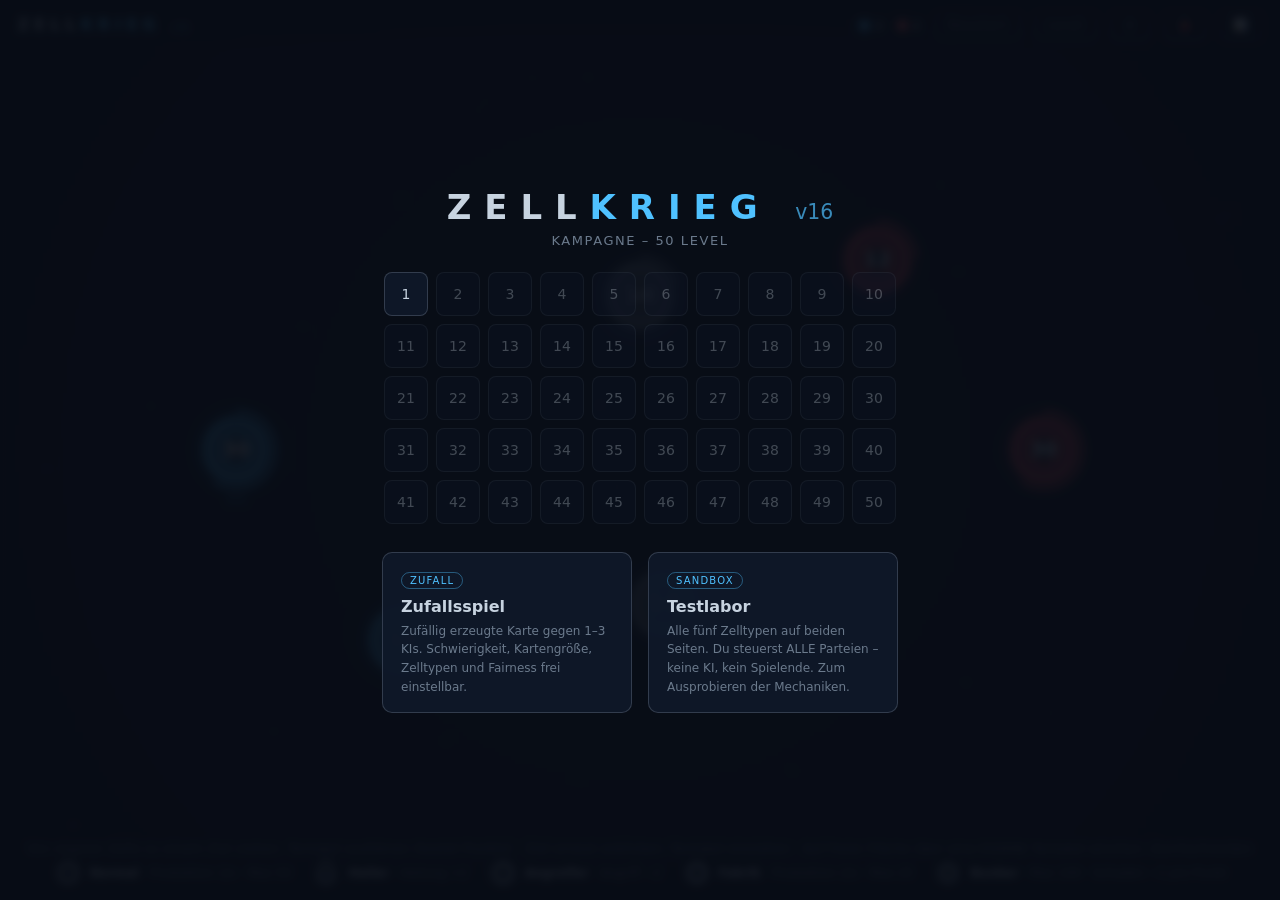
==== index.html @ a97d57cd "Pause-Funktion, Balance-Anzeige mit Performance-Werten und Blackbox-Debug-Protokoll Fix: zkAnomalies" ====
<!DOCTYPE html>
<html lang="de">
<head>
  <meta charset="utf-8">
  <meta name="viewport" content="width=device-width, initial-scale=1, viewport-fit=cover">
  <meta name="theme-color" content="#0a111c">
  <title>Zellkrieg – Tentacle-Wars-Prototyp</title>
  <link rel="stylesheet" href="styles.css">
  <link rel="manifest" href="manifest.webmanifest">
  <link rel="icon" href="icons/icon.svg" type="image/svg+xml">
  <link rel="apple-touch-icon" href="icons/icon-192.png">
  <meta name="apple-mobile-web-app-capable" content="yes">
  <meta name="mobile-web-app-capable" content="yes">
  <meta name="apple-mobile-web-app-status-bar-style" content="black-translucent">
  <meta name="apple-mobile-web-app-title" content="Zellkrieg">
</head>
<body>

<!-- #appRoot: umschließt das gesamte UI. Im Hochformat wird das querformatige
     Spielfeld nicht mehr per DOM gedreht, sondern direkt im Canvas um 90°
     gezeichnet (siehe applyWorldTransform/resize in game.js), sodass es einen
     aufrecht gehaltenen Bildschirm füllt. HUD und Menüs bleiben normal oben. -->
<div id="appRoot">

<canvas id="game"></canvas>

<div class="hud-top">
  <h1>Zell<span>krieg</span> <span class="app-version" id="appVersionHud"></span></h1>
  <div class="status">
    <span id="factionChips" style="display:flex;gap:14px;align-items:center;"></span>
    <button id="restart" type="button">Neustart</button>
    <button id="btnLevels" type="button">Level</button>
    <button id="btnPause" type="button" title="Pause an/aus (auch: Leertaste)">⏸</button>
    <button id="btnDebug" type="button" title="Debug-Protokoll herunterladen (bei aktiver Balance-Anzeige: letzte 10s als Blackbox; auch: F9)">🐞</button>
    <button id="btnBalance" type="button" title="Balance-Anzeige an/aus (auch: F8)">📊</button>
  </div>
</div>

<div class="debug-panel hidden" id="debugPanel"></div>

<div class="hint" id="hint">
  Von eigener Zelle zu einem Ziel ziehen: Tentakel ausfahren (kostet Punkte) &middot;
  Ziel erneut anklicken: Tentakel einziehen &middot;
  Auf freier Fl&auml;che &uuml;ber eine EIGENE Tentakel wischen: durchschneiden
</div>

<div id="levelSelect" class="menu-overlay">
  <div class="menu-inner">
    <h2>Zell<span>krieg</span> <span class="app-version" id="appVersionMenu"></span></h2>
    <p class="sub">KAMPAGNE &ndash; 50 LEVEL</p>
    <div id="campaignGrid"></div>
    <div class="menu-actions">
      <button id="btnRandom" class="level-card" type="button">
        <span class="tag">Zufall</span>
        <h3>Zufallsspiel</h3>
        <p>Zuf&auml;llig erzeugte Karte gegen 1&ndash;3 KIs. Schwierigkeit, Kartengr&ouml;&szlig;e, Zelltypen und Fairness frei einstellbar.</p>
      </button>
      <button id="btnSandbox" class="level-card" type="button">
        <span class="tag">Sandbox</span>
        <h3>Testlabor</h3>
        <p>Alle f&uuml;nf Zelltypen auf beiden Seiten. Du steuerst ALLE Parteien &ndash; keine KI, kein Spielende. Zum Ausprobieren der Mechaniken.</p>
      </button>
    </div>
  </div>
</div>

<div id="randomSetup" class="menu-overlay hidden">
  <div class="menu-inner">
    <h2>Zufalls<span>spiel</span></h2>
    <p class="sub">EIGENSCHAFTEN W&Auml;HLEN</p>
    <div id="randomOptions"></div>
    <div class="seed-row">
      <span id="seedLabel">Karte #0</span>
      <button id="btnReroll" type="button">Neu w&uuml;rfeln</button>
    </div>
    <div class="menu-actions">
      <button id="btnRandomStart" class="primary-btn" type="button">Starten</button>
      <button id="btnRandomBack" class="ghost-btn" type="button">Zur&uuml;ck</button>
    </div>
  </div>
</div>

<div class="legend" id="legend"></div>

<div id="overlay">
  <h2 id="overlayTitle">Sieg</h2>
  <p id="overlayText"></p>
  <div class="overlay-buttons">
    <button id="overlayNext" class="primary-btn hidden" type="button">N&auml;chstes Level</button>
    <button id="overlayRestart" class="ghost-btn" type="button">Noch einmal</button>
    <button id="overlayMenu" class="ghost-btn" type="button">Levelauswahl</button>
  </div>
</div>

</div><!-- /#appRoot -->

<script src="js/config.js"></script>
<script src="js/rng.js"></script>
<script src="js/levels.js"></script>
<script src="js/mapgen.js"></script>
<script src="js/campaign.js"></script>
<script src="js/ai.js"></script>
<script src="js/game.js"></script>
<script src="js/ui.js"></script>
<script src="js/debug.js"></script>
<script src="js/main.js"></script>
</body>
</html>
---- styles.css ----
/* ================= FARB- & LAYOUT-TOKENS ================= */
:root {
  --bg:      #0a111c;   /* tiefes Blauschwarz – "Nährlösung" */
  --player:  #4fc1ff;   /* Spieler: Cyan-Blau */
  --enemy:   #ff5964;   /* Gegner 1: Koralle-Rot */
  --enemy2:  #ffb347;   /* Gegner 2: Bernstein */
  --enemy3:  #b06bff;   /* Gegner 3: Violett */
  --neutral: #8593a1;   /* Neutral: kühles Grau */
  --text:    #c7d3e0;
  --dim:     #6b7a8c;
}
html, body { height: 100%; }
body {
  margin: 0; overflow: hidden; background: var(--bg);
  font-family: "Segoe UI", system-ui, -apple-system, sans-serif;
  color: var(--text);
  -webkit-user-select: none; user-select: none;
}
#game { position: fixed; inset: 0; display: block; cursor: crosshair; touch-action: none; }

/* Hochformat: Das querformatige Spielfeld wird nicht per DOM gedreht, sondern
   direkt im Canvas um 90° gezeichnet (siehe applyWorldTransform/resize in
   game.js), sodass es einen aufrecht gehaltenen Bildschirm füllt. HUD und
   Menüs bleiben dabei normal ausgerichtet - hier ist deshalb keine
   Rotations-CSS-Regel mehr nötig. */

/* ================= HUD OBEN ================= */
.hud-top {
  position: fixed; top: 0; left: 0; right: 0;
  display: flex; justify-content: space-between; align-items: center;
  padding: 10px 18px;
  padding-top: calc(10px + env(safe-area-inset-top, 0px));
  padding-left: calc(18px + env(safe-area-inset-left, 0px));
  padding-right: calc(18px + env(safe-area-inset-right, 0px));
  pointer-events: none;
  background: linear-gradient(rgba(8,13,22,.85), transparent);
}
.hud-top h1 {
  margin: 0; font-size: 15px; font-weight: 700;
  letter-spacing: .38em; text-transform: uppercase; color: var(--text);
}
.hud-top h1 span { color: var(--player); }
.app-version {
  font-size: .6em; font-weight: 400; letter-spacing: normal;
  text-transform: none; color: var(--dim); opacity: .7;
}
.status { display: flex; align-items: center; gap: 14px; font-size: 13px; }
.chip { display: flex; align-items: center; gap: 6px; font-variant-numeric: tabular-nums; }
.chip i { width: 9px; height: 9px; border-radius: 50%; display: inline-block; }
#restart, #btnLevels, #btnPause, #btnDebug, #btnBalance {
  pointer-events: auto; cursor: pointer;
  background: transparent; color: var(--dim);
  border: 1px solid rgba(133,147,161,.35); border-radius: 6px;
  padding: 4px 12px; font: inherit; font-size: 12px; letter-spacing: .08em;
  min-height: 30px;
}
#restart:hover, #restart:focus-visible,
#btnLevels:hover, #btnLevels:focus-visible,
#btnPause:hover, #btnPause:focus-visible,
#btnDebug:hover, #btnDebug:focus-visible,
#btnBalance:hover, #btnBalance:focus-visible { color: var(--text); border-color: var(--text); outline: none; }
#btnPause.active { color: var(--player); border-color: var(--player); }

/* ================= BALANCE-DEBUG-ANZEIGE ================= */
.debug-panel {
  position: fixed; left: 0; bottom: 0; z-index: 4;
  margin: 0 0 10px 10px;
  padding: 8px 12px;
  padding-bottom: calc(8px + env(safe-area-inset-bottom, 0px));
  padding-left: calc(12px + env(safe-area-inset-left, 0px));
  font: 11px/1.5 "Consolas", "SF Mono", monospace;
  font-variant-numeric: tabular-nums;
  color: var(--dim);
  background: rgba(8,13,22,.72);
  border: 1px solid rgba(133,147,161,.25); border-radius: 8px;
  pointer-events: none; white-space: pre;
}
.debug-panel.hidden { display: none; }
#btnBalance.active { color: var(--player); border-color: var(--player); }

/* ================= MENÜ-OVERLAYS (Levelauswahl & Zufallsspiel) ================= */
.menu-overlay {
  position: fixed; inset: 0; z-index: 5;
  display: flex; flex-direction: column;
  overflow-y: auto;
  background: rgba(8,13,22,.9); backdrop-filter: blur(4px);
}
.menu-overlay.hidden { display: none; }
.menu-inner {
  margin: auto; /* zentriert, wenn Platz ist; scrollt, wenn nicht */
  display: flex; flex-direction: column; align-items: center; gap: 6px;
  padding: 24px 16px;
  padding-top: calc(24px + env(safe-area-inset-top, 0px));
  padding-bottom: calc(24px + env(safe-area-inset-bottom, 0px));
}
.menu-overlay h2 {
  margin: 0; font-size: 34px; font-weight: 800;
  letter-spacing: .38em; text-transform: uppercase; color: var(--text);
}
.menu-overlay h2 span { color: var(--player); }
.menu-overlay .sub { margin: 0 0 14px; color: var(--dim); font-size: 13px; letter-spacing: .12em; }

/* Kampagnen-Gitter: 50 nummerierte Kacheln */
#campaignGrid {
  display: grid;
  grid-template-columns: repeat(10, 44px);
  gap: 8px;
  max-height: 42vh; overflow-y: auto;
  padding: 4px 6px;
}
.campaign-tile {
  width: 44px; height: 44px; cursor: pointer; font: inherit;
  font-size: 14px; font-variant-numeric: tabular-nums;
  background: rgba(16,26,42,.92); color: var(--text);
  border: 1px solid rgba(133,147,161,.3); border-radius: 8px;
  display: flex; align-items: center; justify-content: center;
}
.campaign-tile.open:hover, .campaign-tile.open:focus-visible,
.campaign-tile.done:hover, .campaign-tile.done:focus-visible { border-color: var(--player); outline: none; }
.campaign-tile.done { border-color: rgba(79,193,255,.55); color: var(--player); }
.campaign-tile.done::after { content: " ✓"; font-size: 10px; }
.campaign-tile.locked { opacity: .3; cursor: default; }

.menu-actions { display: flex; gap: 16px; flex-wrap: wrap; justify-content: center; margin-top: 18px; padding: 0 20px; }
.level-card {
  width: 250px; text-align: left; cursor: pointer; font: inherit;
  background: rgba(16,26,42,.92); color: var(--text);
  border: 1px solid rgba(133,147,161,.3); border-radius: 10px; padding: 16px 18px;
}
.level-card:hover, .level-card:focus-visible { border-color: var(--player); outline: none; }
.level-card .tag {
  display: inline-block; margin-bottom: 8px; padding: 2px 8px;
  font-size: 10px; letter-spacing: .12em; text-transform: uppercase;
  color: var(--player); border: 1px solid rgba(79,193,255,.4); border-radius: 999px;
}
.level-card h3 { margin: 0 0 6px; font-size: 16px; }
.level-card p { margin: 0; font-size: 12px; color: var(--dim); line-height: 1.55; }

/* Zufallsspiel-Einstellungen */
#randomOptions { display: flex; flex-direction: column; gap: 10px; margin-top: 6px; }
.option-row { display: flex; align-items: center; gap: 10px; flex-wrap: wrap; justify-content: center; }
.option-row .option-label { width: 110px; text-align: right; font-size: 12px; color: var(--dim); letter-spacing: .06em; }
.option-pills { display: flex; gap: 6px; flex-wrap: wrap; }
.pill {
  cursor: pointer; font: inherit; font-size: 12px; letter-spacing: .04em;
  background: rgba(16,26,42,.92); color: var(--dim);
  border: 1px solid rgba(133,147,161,.3); border-radius: 999px;
  padding: 7px 14px; min-height: 32px;
}
.pill:hover, .pill:focus-visible { color: var(--text); outline: none; }
.pill.active { color: var(--player); border-color: var(--player); }
.seed-row { display: flex; align-items: center; gap: 10px; margin-top: 12px; font-size: 12px; color: var(--dim); }
.seed-row button {
  cursor: pointer; font: inherit; font-size: 12px;
  background: transparent; color: var(--dim);
  border: 1px solid rgba(133,147,161,.35); border-radius: 6px; padding: 5px 12px;
}
.seed-row button:hover, .seed-row button:focus-visible { color: var(--text); border-color: var(--text); outline: none; }
.primary-btn {
  cursor: pointer; font: inherit; font-size: 14px; letter-spacing: .1em;
  color: var(--bg); background: var(--text); border: none;
  border-radius: 8px; padding: 10px 26px; min-height: 42px;
}
.primary-btn:hover, .primary-btn:focus-visible { background: #fff; outline: none; }
.ghost-btn {
  cursor: pointer; font: inherit; font-size: 13px; letter-spacing: .08em;
  background: transparent; color: var(--dim);
  border: 1px solid rgba(133,147,161,.35); border-radius: 8px; padding: 10px 20px; min-height: 42px;
}
.ghost-btn:hover, .ghost-btn:focus-visible { color: var(--text); border-color: var(--text); outline: none; }

/* ================= LEGENDE UNTEN ================= */
.legend {
  position: fixed; bottom: 0; left: 0; right: 0;
  display: flex; justify-content: center; align-items: center;
  gap: 20px; flex-wrap: wrap; padding: 10px 12px 12px;
  padding-bottom: calc(12px + env(safe-area-inset-bottom, 0px));
  pointer-events: none; font-size: 12px; color: var(--dim);
  background: linear-gradient(transparent, rgba(8,13,22,.9));
}
.legend-item { display: flex; align-items: center; gap: 7px; }
.legend-item canvas { display: block; }
.hint {
  position: fixed; bottom: 44px; left: 0; right: 0;
  text-align: center; font-size: 12px; color: var(--dim);
  pointer-events: none; letter-spacing: .04em;
}

/* ================= SIEG/NIEDERLAGE-OVERLAY ================= */
#overlay {
  position: fixed; inset: 0; display: none; z-index: 6;
  flex-direction: column; justify-content: center; align-items: center; gap: 18px;
  background: rgba(8, 13, 22, .72); backdrop-filter: blur(3px);
}
#overlay.show { display: flex; }
#overlay h2 {
  margin: 0; font-size: 52px; font-weight: 800;
  letter-spacing: .3em; text-transform: uppercase; text-wrap: balance;
}
#overlay p { margin: 0; color: var(--dim); font-size: 14px; }
.overlay-buttons { display: flex; gap: 12px; flex-wrap: wrap; justify-content: center; margin-top: 6px; }
.overlay-buttons .hidden { display: none; }

/* ================= KLEINE BILDSCHIRME (Handy) ================= */
@media (max-width: 700px), (max-height: 520px) {
  .legend, .hint { display: none; }
  /* Schmale (v.a. hochkante) Bildschirme: Titel + Statusleiste passen nicht
     mehr nebeneinander -> umbrechen lassen, Status rutscht rechtsbündig unter
     den Titel; auch Chips/Knöpfe innerhalb dürfen umbrechen. */
  .hud-top {
    padding-top: calc(6px + env(safe-area-inset-top, 0px));
    flex-wrap: wrap; gap: 4px 10px;
  }
  .hud-top h1 { font-size: 12px; letter-spacing: .28em; }
  .status { flex-wrap: wrap; justify-content: flex-end; gap: 8px; font-size: 12px; }
  .menu-overlay h2 { font-size: 24px; }
  #overlay h2 { font-size: 34px; }
  #campaignGrid { grid-template-columns: repeat(auto-fit, minmax(40px, 1fr)); width: min(480px, 92vw); }
  .campaign-tile { width: auto; min-width: 40px; height: 40px; }
  .level-card { width: min(250px, 86vw); }
  .option-row { flex-direction: column; gap: 4px; }
  .option-row .option-label { width: auto; text-align: center; }
}
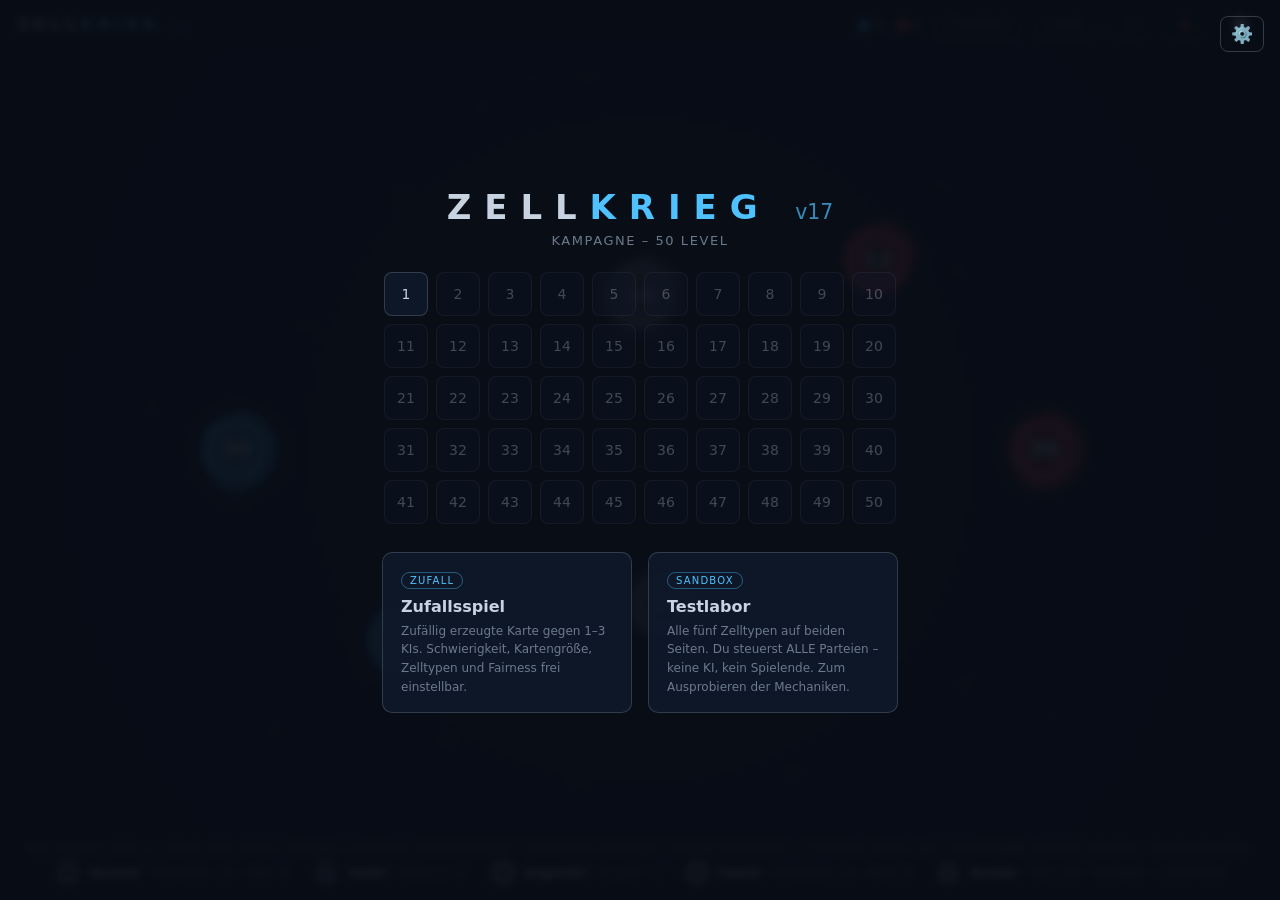
==== commit 1aa34813: "Einstellungen-Knopf im Hauptmenü: Bildschirmsperre manuell aufheben Manche installierten PWA-Version" ====
--- a/index.html
+++ b/index.html
@@ -46,6 +46,7 @@
 
 <div id="levelSelect" class="menu-overlay">
   <div class="menu-inner">
+    <button id="btnSettings" class="settings-gear" type="button" title="Einstellungen">&#9881;&#65039;</button>
     <h2>Zell<span>krieg</span> <span class="app-version" id="appVersionMenu"></span></h2>
     <p class="sub">KAMPAGNE &ndash; 50 LEVEL</p>
     <div id="campaignGrid"></div>
@@ -60,6 +61,28 @@
         <h3>Testlabor</h3>
         <p>Alle f&uuml;nf Zelltypen auf beiden Seiten. Du steuerst ALLE Parteien &ndash; keine KI, kein Spielende. Zum Ausprobieren der Mechaniken.</p>
       </button>
+    </div>
+  </div>
+</div>
+
+<div id="settingsMenu" class="menu-overlay hidden">
+  <div class="menu-inner">
+    <h2>Einstellungen</h2>
+    <p class="sub">ANZEIGE</p>
+    <div class="option-row">
+      <span class="option-label">Bildschirm drehen</span>
+      <div class="option-pills">
+        <button id="btnOrientAuto" type="button" class="pill">Automatisch</button>
+        <button id="btnOrientFree" type="button" class="pill">Frei drehbar</button>
+      </div>
+    </div>
+    <p class="settings-hint" id="settingsOrientHint">
+      Manche installierten PWA-Versionen sperren das Querformat, selbst wenn das Spiel
+      Hochformat unterst&uuml;tzt. "Frei drehbar" hebt diese Sperre f&uuml;r diese Sitzung
+      aktiv auf.
+    </p>
+    <div class="menu-actions">
+      <button id="btnSettingsBack" class="ghost-btn" type="button">Zur&uuml;ck</button>
     </div>
   </div>
 </div>
--- a/styles.css
+++ b/styles.css
@@ -99,6 +99,20 @@
 }
 .menu-overlay h2 span { color: var(--player); }
 .menu-overlay .sub { margin: 0 0 14px; color: var(--dim); font-size: 13px; letter-spacing: .12em; }
+
+.settings-gear {
+  position: fixed; z-index: 6; cursor: pointer;
+  top: calc(16px + env(safe-area-inset-top, 0px));
+  right: calc(16px + env(safe-area-inset-right, 0px));
+  background: transparent; color: var(--dim);
+  border: 1px solid rgba(133,147,161,.35); border-radius: 8px;
+  font-size: 18px; line-height: 1; padding: 8px 10px;
+}
+.settings-gear:hover, .settings-gear:focus-visible { color: var(--text); border-color: var(--text); outline: none; }
+.settings-hint {
+  max-width: 380px; margin: 4px 0 0; padding: 0 10px;
+  font-size: 12px; color: var(--dim); line-height: 1.5; text-align: center;
+}
 
 /* Kampagnen-Gitter: 50 nummerierte Kacheln */
 #campaignGrid {
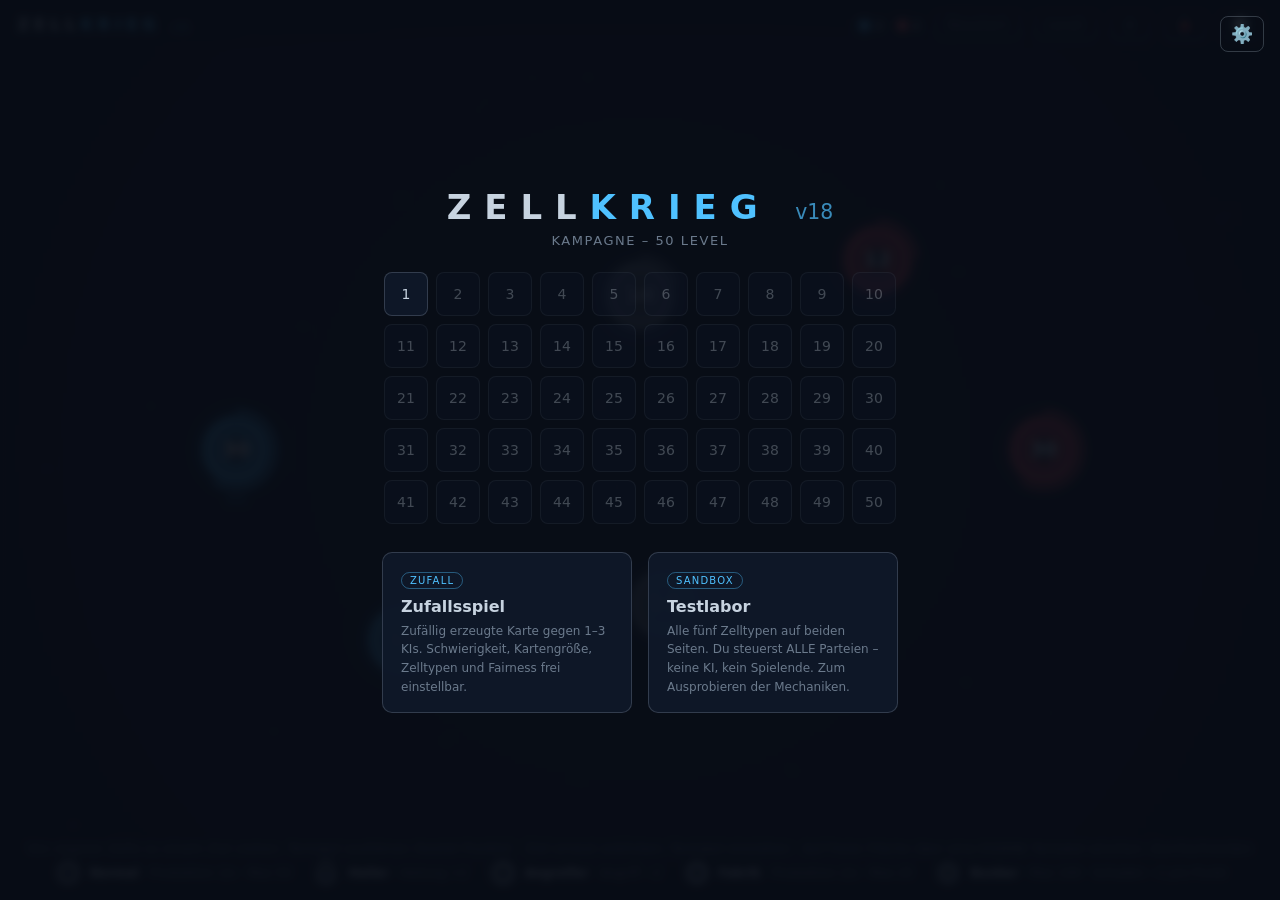
==== commit b9e94f6a: "Zelltypen-Hilfe in den Einstellungen Die Zelltyp-Legende (Icon, Name, Produktion/Angriff/Heilung) is" ====
--- a/index.html
+++ b/index.html
@@ -81,6 +81,13 @@
       Hochformat unterst&uuml;tzt. "Frei drehbar" hebt diese Sperre f&uuml;r diese Sitzung
       aktiv auf.
     </p>
+    <p class="sub" style="margin-top:20px;">HILFE &ndash; ZELLTYPEN</p>
+    <p class="settings-hint">
+      Jede Zelle produziert laufend Punkte und kann Tentakel zu anderen Zellen ausfahren.
+      Der Zelltyp bestimmt Produktionstempo, maximalen Vorrat sowie ihre Wirkung als
+      Angriffs- bzw. Heilungsquelle:
+    </p>
+    <div id="settingsLegend" class="settings-legend"></div>
     <div class="menu-actions">
       <button id="btnSettingsBack" class="ghost-btn" type="button">Zur&uuml;ck</button>
     </div>
--- a/styles.css
+++ b/styles.css
@@ -194,6 +194,10 @@
 }
 .legend-item { display: flex; align-items: center; gap: 7px; }
 .legend-item canvas { display: block; }
+.settings-legend {
+  display: flex; flex-direction: column; gap: 10px;
+  margin-top: 6px; padding: 0 10px; font-size: 13px; color: var(--dim);
+}
 .hint {
   position: fixed; bottom: 44px; left: 0; right: 0;
   text-align: center; font-size: 12px; color: var(--dim);
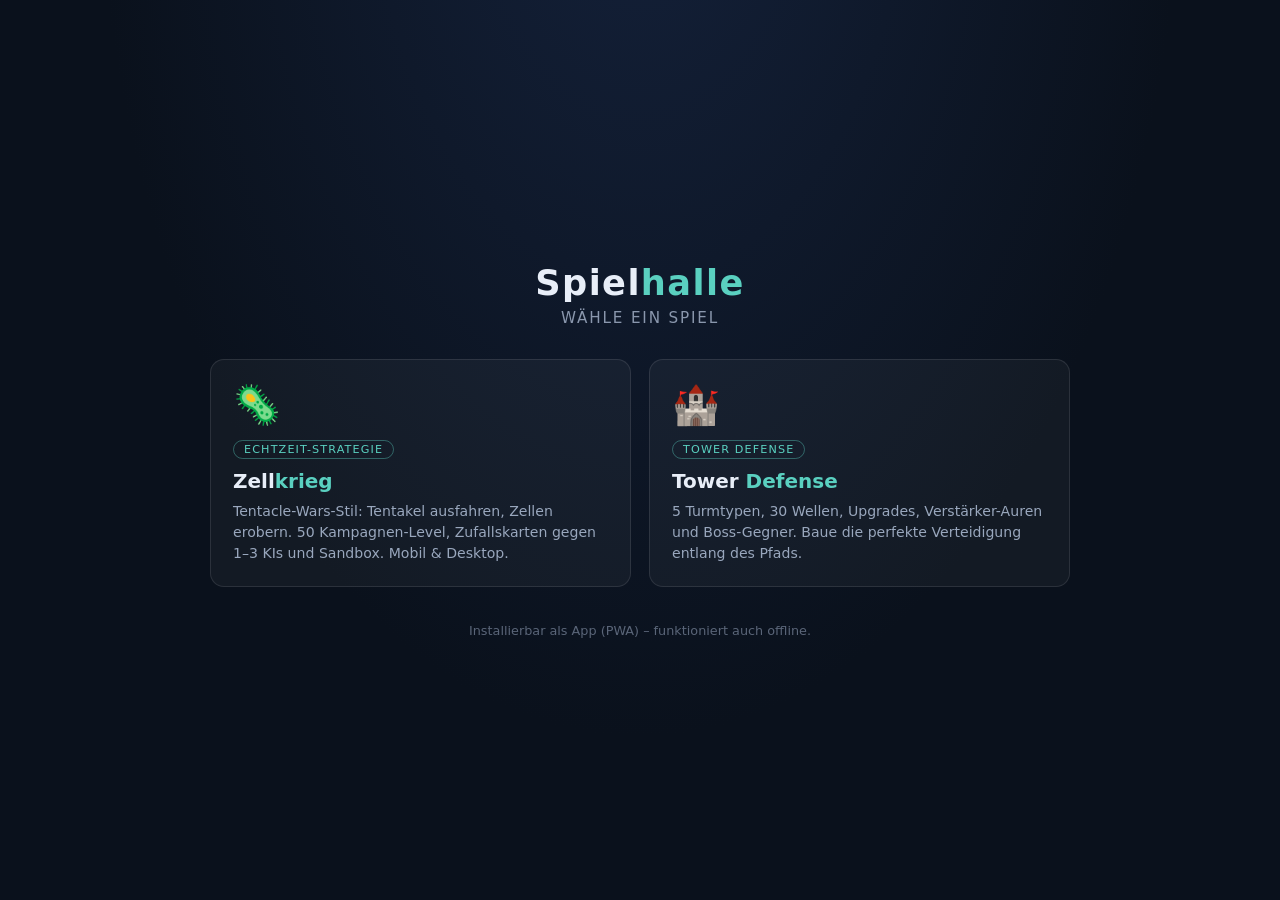
==== commit b3032e0d: "Umbau zur Spiele-Plattform "Spielhalle": Hub im Root, Zellkrieg nach games/zellkrieg/, Tower Defense" ====
--- a/index.html
+++ b/index.html
@@ -4,135 +4,90 @@
   <meta charset="utf-8">
   <meta name="viewport" content="width=device-width, initial-scale=1, viewport-fit=cover">
   <meta name="theme-color" content="#0a111c">
-  <title>Zellkrieg – Tentacle-Wars-Prototyp</title>
-  <link rel="stylesheet" href="styles.css">
+  <title>Spielhalle – Spiele-Plattform</title>
   <link rel="manifest" href="manifest.webmanifest">
   <link rel="icon" href="icons/icon.svg" type="image/svg+xml">
   <link rel="apple-touch-icon" href="icons/icon-192.png">
   <meta name="apple-mobile-web-app-capable" content="yes">
   <meta name="mobile-web-app-capable" content="yes">
   <meta name="apple-mobile-web-app-status-bar-style" content="black-translucent">
-  <meta name="apple-mobile-web-app-title" content="Zellkrieg">
+  <meta name="apple-mobile-web-app-title" content="Spielhalle">
+  <style>
+    * { margin: 0; padding: 0; box-sizing: border-box; }
+    body {
+      font-family: "Segoe UI", system-ui, sans-serif;
+      background: radial-gradient(ellipse at 50% -20%, #14213a 0%, #0a111c 60%);
+      color: #e8eef8;
+      min-height: 100vh;
+      display: flex;
+      align-items: center;
+      justify-content: center;
+      padding: 24px;
+      padding-top: max(24px, env(safe-area-inset-top));
+      padding-bottom: max(24px, env(safe-area-inset-bottom));
+    }
+    .hub { width: 100%; max-width: 860px; text-align: center; }
+    h1 { font-size: 2.2rem; letter-spacing: .04em; margin-bottom: 6px; }
+    h1 span { color: #5ad0c0; }
+    .sub { color: #8a97ad; margin-bottom: 32px; font-size: .95rem; letter-spacing: .12em; text-transform: uppercase; }
+    .games {
+      display: grid;
+      grid-template-columns: repeat(auto-fit, minmax(260px, 1fr));
+      gap: 18px;
+      text-align: left;
+    }
+    .game-card {
+      display: block;
+      background: rgba(255,255,255,.04);
+      border: 1px solid rgba(255,255,255,.1);
+      border-radius: 14px;
+      padding: 22px;
+      color: inherit;
+      text-decoration: none;
+      transition: transform .12s, border-color .12s, background .12s;
+    }
+    .game-card:hover, .game-card:focus-visible {
+      transform: translateY(-3px);
+      border-color: #5ad0c0;
+      background: rgba(90,208,192,.07);
+      outline: none;
+    }
+    .game-card .emoji { font-size: 2.4rem; display: block; margin-bottom: 10px; }
+    .game-card h2 { font-size: 1.25rem; margin-bottom: 8px; }
+    .game-card h2 span { color: #5ad0c0; }
+    .game-card p { color: #99a7bd; font-size: .88rem; line-height: 1.5; }
+    .tag {
+      display: inline-block; margin-bottom: 10px; font-size: .7rem; letter-spacing: .1em;
+      text-transform: uppercase; color: #5ad0c0; border: 1px solid rgba(90,208,192,.4);
+      border-radius: 999px; padding: 2px 10px;
+    }
+    footer { margin-top: 36px; font-size: .8rem; color: #5a6578; }
+  </style>
 </head>
 <body>
-
-<!-- #appRoot: umschließt das gesamte UI. Im Hochformat wird das querformatige
-     Spielfeld nicht mehr per DOM gedreht, sondern direkt im Canvas um 90°
-     gezeichnet (siehe applyWorldTransform/resize in game.js), sodass es einen
-     aufrecht gehaltenen Bildschirm füllt. HUD und Menüs bleiben normal oben. -->
-<div id="appRoot">
-
-<canvas id="game"></canvas>
-
-<div class="hud-top">
-  <h1>Zell<span>krieg</span> <span class="app-version" id="appVersionHud"></span></h1>
-  <div class="status">
-    <span id="factionChips" style="display:flex;gap:14px;align-items:center;"></span>
-    <button id="restart" type="button">Neustart</button>
-    <button id="btnLevels" type="button">Level</button>
-    <button id="btnPause" type="button" title="Pause an/aus (auch: Leertaste)">⏸</button>
-    <button id="btnDebug" type="button" title="Debug-Protokoll herunterladen (bei aktiver Balance-Anzeige: letzte 10s als Blackbox; auch: F9)">🐞</button>
-    <button id="btnBalance" type="button" title="Balance-Anzeige an/aus (auch: F8)">📊</button>
+  <div class="hub">
+    <h1>Spiel<span>halle</span></h1>
+    <p class="sub">Wähle ein Spiel</p>
+    <div class="games">
+      <a class="game-card" href="games/zellkrieg/">
+        <span class="emoji">🦠</span>
+        <span class="tag">Echtzeit-Strategie</span>
+        <h2>Zell<span>krieg</span></h2>
+        <p>Tentacle-Wars-Stil: Tentakel ausfahren, Zellen erobern. 50 Kampagnen-Level, Zufallskarten gegen 1–3 KIs und Sandbox. Mobil &amp; Desktop.</p>
+      </a>
+      <a class="game-card" href="games/towerdefense/">
+        <span class="emoji">🏰</span>
+        <span class="tag">Tower Defense</span>
+        <h2>Tower <span>Defense</span></h2>
+        <p>5 Turmtypen, 30 Wellen, Upgrades, Verstärker-Auren und Boss-Gegner. Baue die perfekte Verteidigung entlang des Pfads.</p>
+      </a>
+    </div>
+    <footer>Installierbar als App (PWA) – funktioniert auch offline.</footer>
   </div>
-</div>
-
-<div class="debug-panel hidden" id="debugPanel"></div>
-
-<div class="hint" id="hint">
-  Von eigener Zelle zu einem Ziel ziehen: Tentakel ausfahren (kostet Punkte) &middot;
-  Ziel erneut anklicken: Tentakel einziehen &middot;
-  Auf freier Fl&auml;che &uuml;ber eine EIGENE Tentakel wischen: durchschneiden
-</div>
-
-<div id="levelSelect" class="menu-overlay">
-  <div class="menu-inner">
-    <button id="btnSettings" class="settings-gear" type="button" title="Einstellungen">&#9881;&#65039;</button>
-    <h2>Zell<span>krieg</span> <span class="app-version" id="appVersionMenu"></span></h2>
-    <p class="sub">KAMPAGNE &ndash; 50 LEVEL</p>
-    <div id="campaignGrid"></div>
-    <div class="menu-actions">
-      <button id="btnRandom" class="level-card" type="button">
-        <span class="tag">Zufall</span>
-        <h3>Zufallsspiel</h3>
-        <p>Zuf&auml;llig erzeugte Karte gegen 1&ndash;3 KIs. Schwierigkeit, Kartengr&ouml;&szlig;e, Zelltypen und Fairness frei einstellbar.</p>
-      </button>
-      <button id="btnSandbox" class="level-card" type="button">
-        <span class="tag">Sandbox</span>
-        <h3>Testlabor</h3>
-        <p>Alle f&uuml;nf Zelltypen auf beiden Seiten. Du steuerst ALLE Parteien &ndash; keine KI, kein Spielende. Zum Ausprobieren der Mechaniken.</p>
-      </button>
-    </div>
-  </div>
-</div>
-
-<div id="settingsMenu" class="menu-overlay hidden">
-  <div class="menu-inner">
-    <h2>Einstellungen</h2>
-    <p class="sub">ANZEIGE</p>
-    <div class="option-row">
-      <span class="option-label">Bildschirm drehen</span>
-      <div class="option-pills">
-        <button id="btnOrientAuto" type="button" class="pill">Automatisch</button>
-        <button id="btnOrientFree" type="button" class="pill">Frei drehbar</button>
-      </div>
-    </div>
-    <p class="settings-hint" id="settingsOrientHint">
-      Manche installierten PWA-Versionen sperren das Querformat, selbst wenn das Spiel
-      Hochformat unterst&uuml;tzt. "Frei drehbar" hebt diese Sperre f&uuml;r diese Sitzung
-      aktiv auf.
-    </p>
-    <p class="sub" style="margin-top:20px;">HILFE &ndash; ZELLTYPEN</p>
-    <p class="settings-hint">
-      Jede Zelle produziert laufend Punkte und kann Tentakel zu anderen Zellen ausfahren.
-      Der Zelltyp bestimmt Produktionstempo, maximalen Vorrat sowie ihre Wirkung als
-      Angriffs- bzw. Heilungsquelle:
-    </p>
-    <div id="settingsLegend" class="settings-legend"></div>
-    <div class="menu-actions">
-      <button id="btnSettingsBack" class="ghost-btn" type="button">Zur&uuml;ck</button>
-    </div>
-  </div>
-</div>
-
-<div id="randomSetup" class="menu-overlay hidden">
-  <div class="menu-inner">
-    <h2>Zufalls<span>spiel</span></h2>
-    <p class="sub">EIGENSCHAFTEN W&Auml;HLEN</p>
-    <div id="randomOptions"></div>
-    <div class="seed-row">
-      <span id="seedLabel">Karte #0</span>
-      <button id="btnReroll" type="button">Neu w&uuml;rfeln</button>
-    </div>
-    <div class="menu-actions">
-      <button id="btnRandomStart" class="primary-btn" type="button">Starten</button>
-      <button id="btnRandomBack" class="ghost-btn" type="button">Zur&uuml;ck</button>
-    </div>
-  </div>
-</div>
-
-<div class="legend" id="legend"></div>
-
-<div id="overlay">
-  <h2 id="overlayTitle">Sieg</h2>
-  <p id="overlayText"></p>
-  <div class="overlay-buttons">
-    <button id="overlayNext" class="primary-btn hidden" type="button">N&auml;chstes Level</button>
-    <button id="overlayRestart" class="ghost-btn" type="button">Noch einmal</button>
-    <button id="overlayMenu" class="ghost-btn" type="button">Levelauswahl</button>
-  </div>
-</div>
-
-</div><!-- /#appRoot -->
-
-<script src="js/config.js"></script>
-<script src="js/rng.js"></script>
-<script src="js/levels.js"></script>
-<script src="js/mapgen.js"></script>
-<script src="js/campaign.js"></script>
-<script src="js/ai.js"></script>
-<script src="js/game.js"></script>
-<script src="js/ui.js"></script>
-<script src="js/debug.js"></script>
-<script src="js/main.js"></script>
+  <script>
+    if ("serviceWorker" in navigator && location.protocol.startsWith("http")) {
+      navigator.serviceWorker.register("./sw.js").catch(function () {});
+    }
+  </script>
 </body>
 </html>
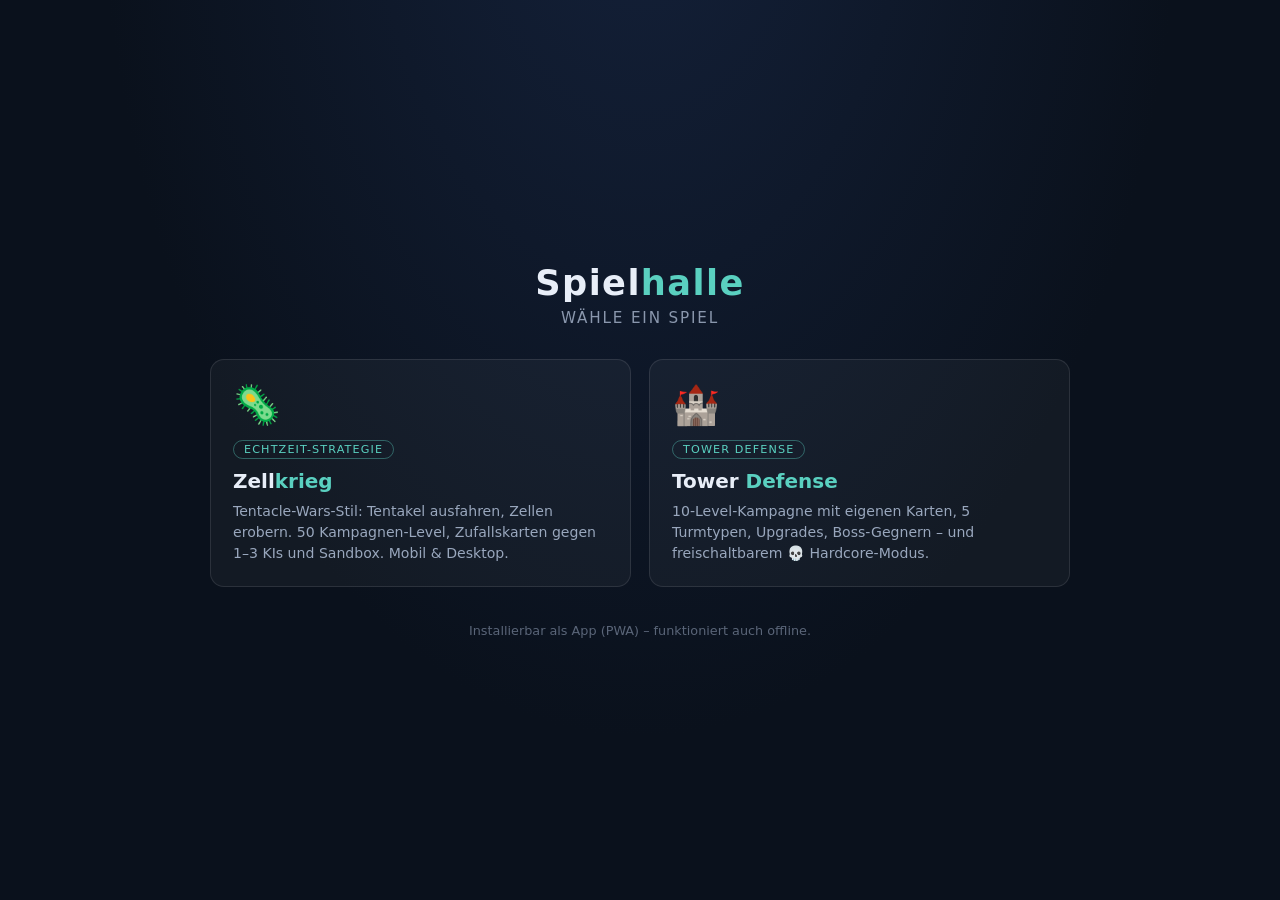
==== commit d682b57b: "Tower Defense: 10-Level-Kampagne (eigene Karten, steigende Schwierigkeit, Levelauswahl, Fortschritt " ====
--- a/index.html
+++ b/index.html
@@ -69,17 +69,17 @@
     <h1>Spiel<span>halle</span></h1>
     <p class="sub">Wähle ein Spiel</p>
     <div class="games">
-      <a class="game-card" href="games/zellkrieg/">
+      <a class="game-card" href="games/zellkrieg/index.html">
         <span class="emoji">🦠</span>
         <span class="tag">Echtzeit-Strategie</span>
         <h2>Zell<span>krieg</span></h2>
         <p>Tentacle-Wars-Stil: Tentakel ausfahren, Zellen erobern. 50 Kampagnen-Level, Zufallskarten gegen 1–3 KIs und Sandbox. Mobil &amp; Desktop.</p>
       </a>
-      <a class="game-card" href="games/towerdefense/">
+      <a class="game-card" href="games/towerdefense/index.html">
         <span class="emoji">🏰</span>
         <span class="tag">Tower Defense</span>
         <h2>Tower <span>Defense</span></h2>
-        <p>5 Turmtypen, 30 Wellen, Upgrades, Verstärker-Auren und Boss-Gegner. Baue die perfekte Verteidigung entlang des Pfads.</p>
+        <p>10-Level-Kampagne mit eigenen Karten, 5 Turmtypen, Upgrades, Boss-Gegnern – und freischaltbarem 💀 Hardcore-Modus.</p>
       </a>
     </div>
     <footer>Installierbar als App (PWA) – funktioniert auch offline.</footer>
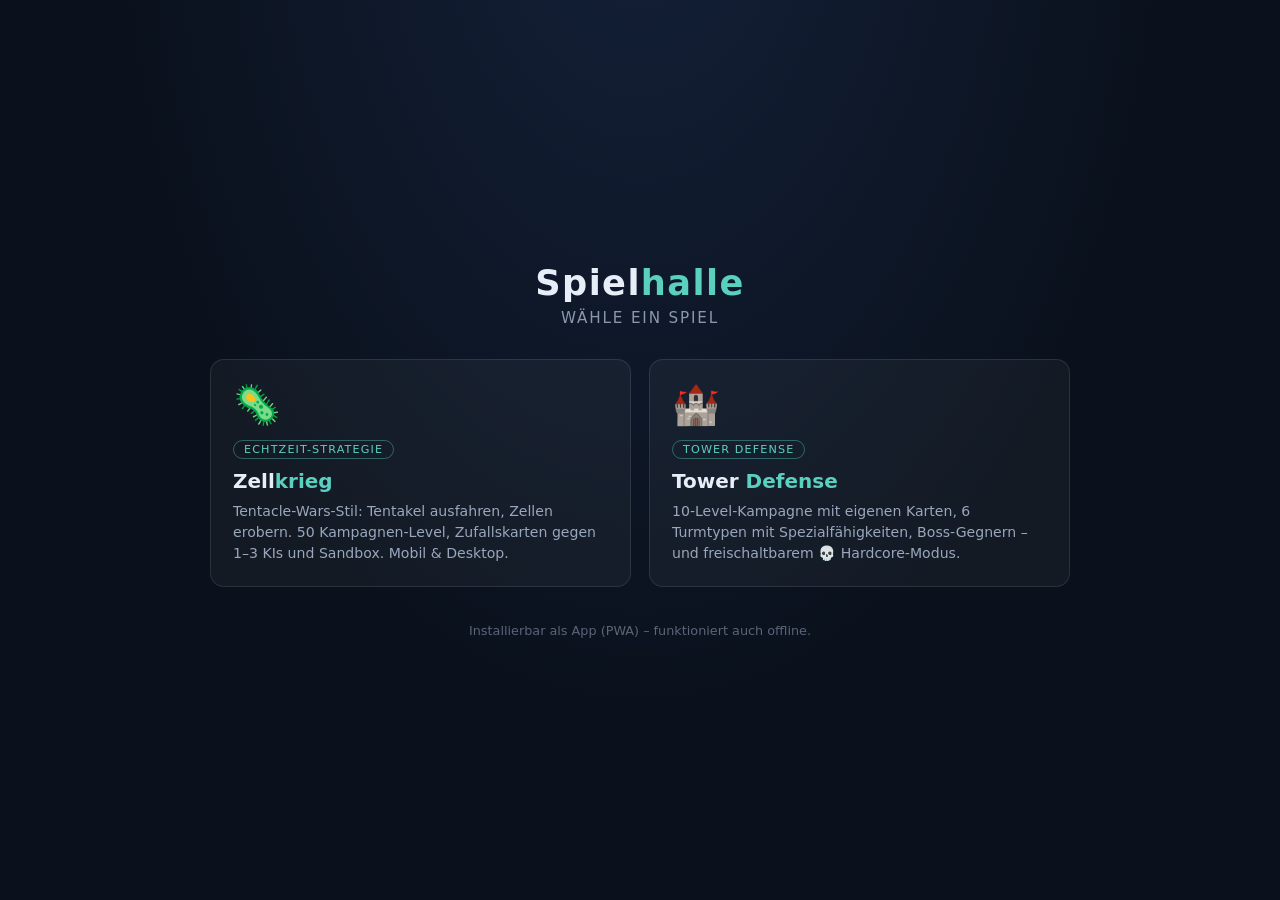
==== commit 22d14ea0: "Tower Defense: Oekonomie nachgeschaerft (mehr Startgold, +8%/Welle Gold, Wellenbonus 20), neuer Takt" ====
--- a/index.html
+++ b/index.html
@@ -79,7 +79,7 @@
         <span class="emoji">🏰</span>
         <span class="tag">Tower Defense</span>
         <h2>Tower <span>Defense</span></h2>
-        <p>10-Level-Kampagne mit eigenen Karten, 5 Turmtypen, Upgrades, Boss-Gegnern – und freischaltbarem 💀 Hardcore-Modus.</p>
+        <p>10-Level-Kampagne mit eigenen Karten, 6 Turmtypen mit Spezialfähigkeiten, Boss-Gegnern – und freischaltbarem 💀 Hardcore-Modus.</p>
       </a>
     </div>
     <footer>Installierbar als App (PWA) – funktioniert auch offline.</footer>
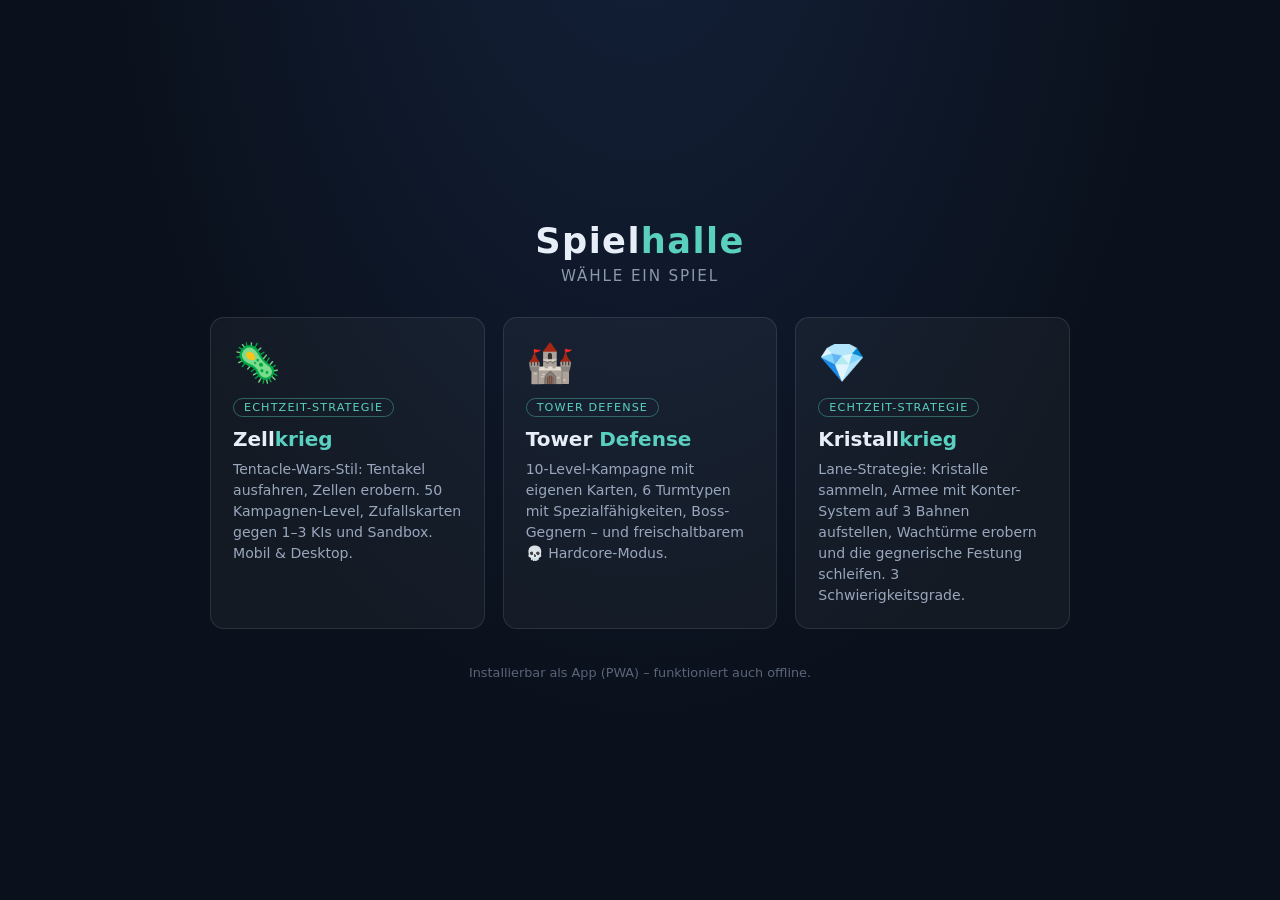
==== commit 5c5ac9c5: "Kristallkrieg: neues Lane-Strategiespiel (Kristalle sammeln, 5 Einheiten mit Konter-Dreieck, eroberb" ====
--- a/index.html
+++ b/index.html
@@ -81,6 +81,12 @@
         <h2>Tower <span>Defense</span></h2>
         <p>10-Level-Kampagne mit eigenen Karten, 6 Turmtypen mit Spezialfähigkeiten, Boss-Gegnern – und freischaltbarem 💀 Hardcore-Modus.</p>
       </a>
+      <a class="game-card" href="games/kristallkrieg/index.html">
+        <span class="emoji">💎</span>
+        <span class="tag">Echtzeit-Strategie</span>
+        <h2>Kristall<span>krieg</span></h2>
+        <p>Lane-Strategie: Kristalle sammeln, Armee mit Konter-System auf 3 Bahnen aufstellen, Wachtürme erobern und die gegnerische Festung schleifen. 3 Schwierigkeitsgrade.</p>
+      </a>
     </div>
     <footer>Installierbar als App (PWA) – funktioniert auch offline.</footer>
   </div>
